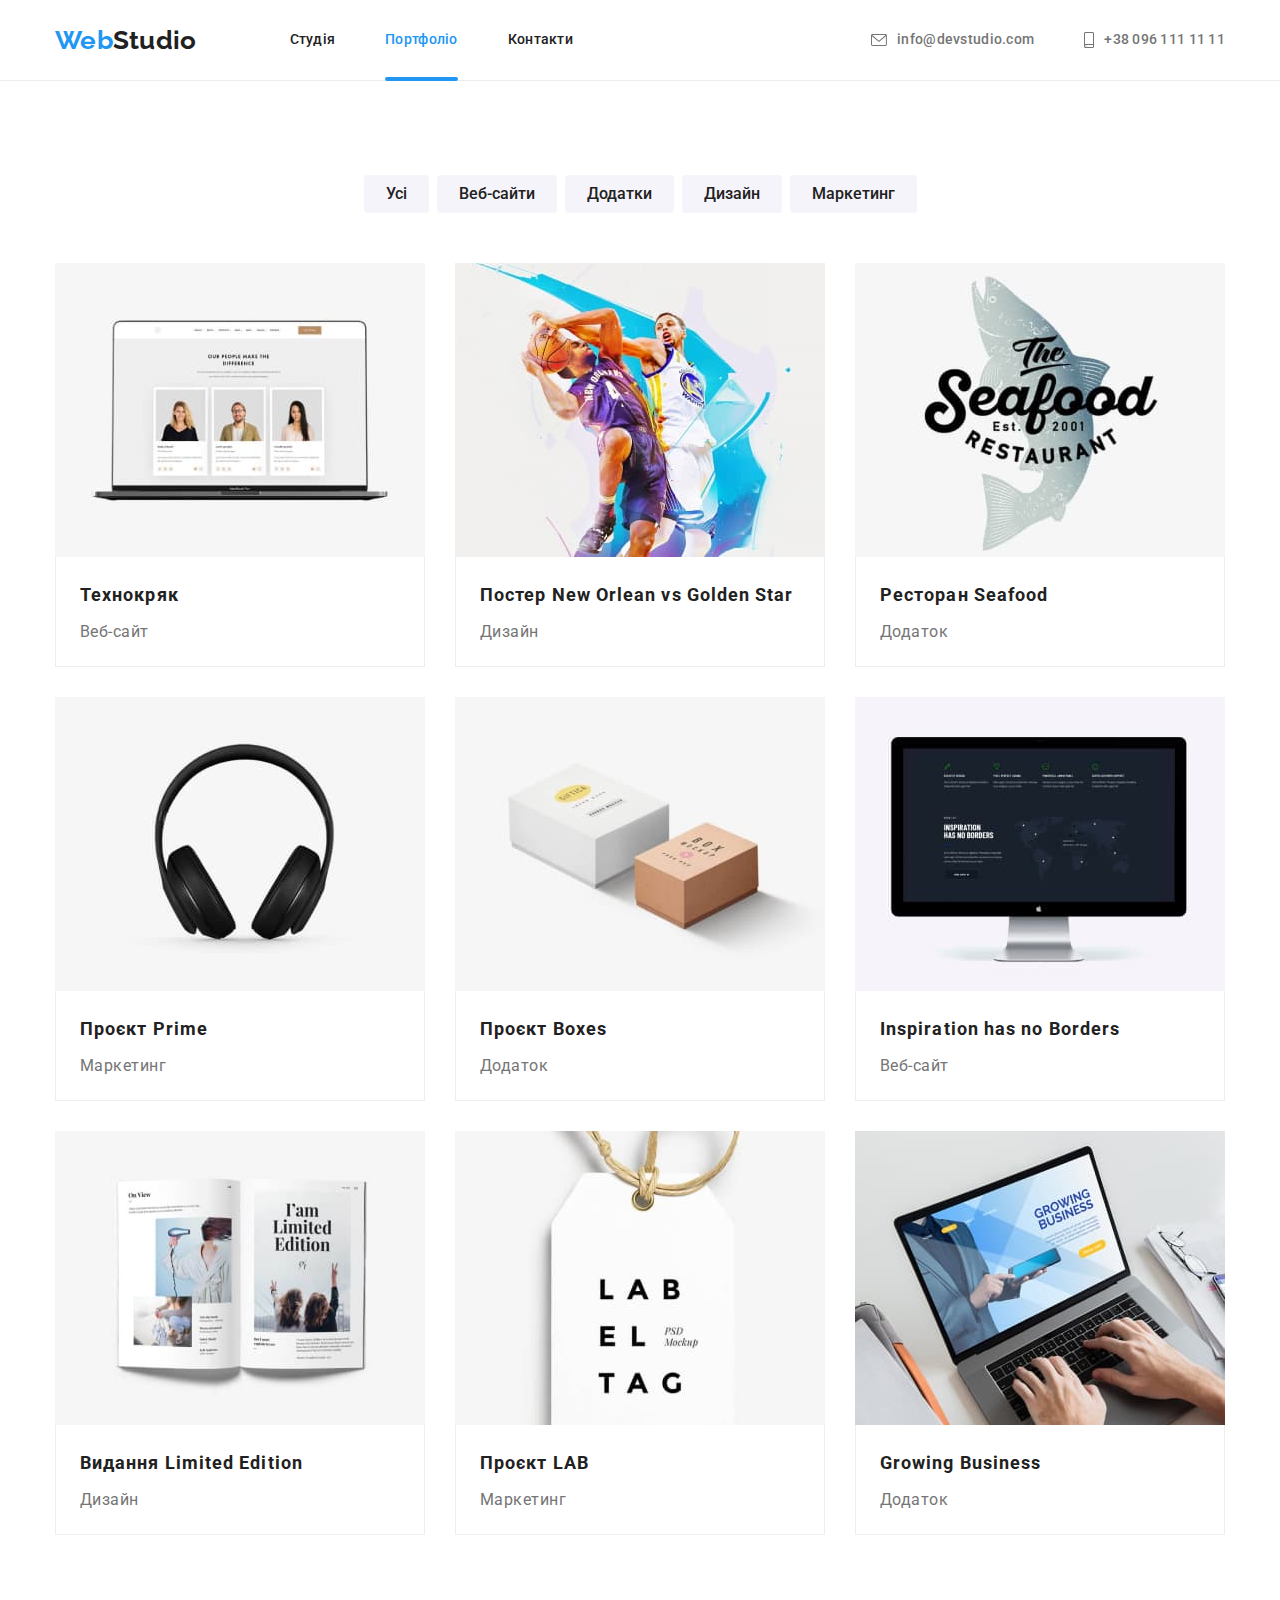
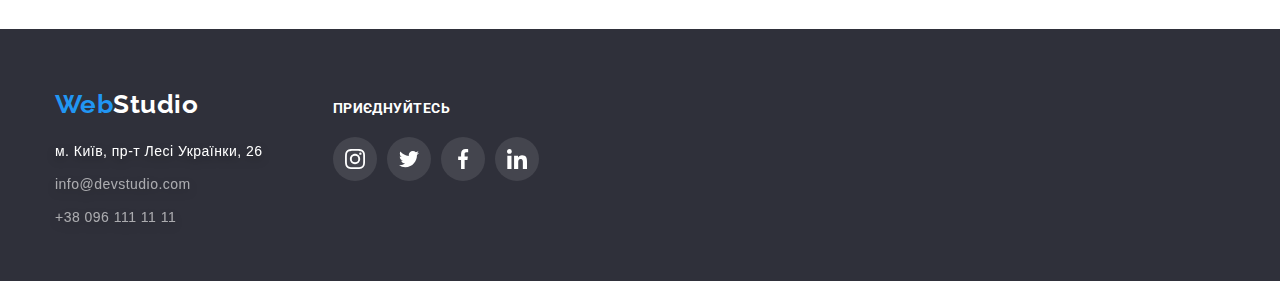
==== portfolio.html @ 57068b39 "Initial commit" ====
<!DOCTYPE html>
<html lang="uk">

<head>
    <meta charset="UTF-8">
    <meta http-equiv="X-UA-Compatible" content="IE=edge">
    <meta name="viewport" content="width=device-width, initial-scale=1.0">
    <title>Portfolio</title>
    <link
        href="https://fonts.googleapis.com/css2?family=Raleway:wght@700&family=Roboto:wght@400;500;700;900&display=swap"
        rel="stylesheet">
    <link rel="stylesheet"
        href="https://cdnjs.cloudflare.com/ajax/libs/modern-normalize/1.1.0/modern-normalize.min.css">
    <link rel="stylesheet" href="./css/styles.css">
</head>

<body>

    <!-- header -->
    <header class="header page-header">
        <div class="container main-header">
            <nav class="header-nav">
                <a href="index.html" lang="en" class="logo logo-header link"> <span class="logo-color">Web</span>Studio
                </a>
                <ul class="header-list list">
                    <li class="item"><a href="index.html" class="nav-link link "> Студія </a> </li>
                    <li class="item"><a href="portfolio.html" class="nav-link link current"> Портфоліо </a> </li>
                    <li class="item"><a href="" class="nav-link link"> Контакти </a> </li>
                </ul>
            </nav>

            <ul class="header-contact list">
                <li class="header-address">
                    <a class="address-link link" href="mailto:info@devstudio.com"> <svg class="address-picture"
                            width="16px" height="12px">
                            <use href="./images/icons.svg#icon-envelope-1"></use>
                        </svg> info@devstudio.com </a>
                </li>
                <li class="header-address"> <a class="address-link link" href="tel:+380961111111"> <svg
                            class="address-picture" width="10px" height="16px">
                            <use href="./images/icons.svg#icon-smartphone-1"> </use>
                        </svg> +38 096 111 11 11 </a> </li>
            </ul>
        </div>
    </header>

    <!-- main -->
    <main class="main">
        <!-- filters -->

        <section class="portfolio section">
            <div class="container container-portfolio">
                <h1 class="visually-hidden">
                    Portfolio
                </h1>
                <ul class="portfolio-filters list">
                    <li class="filters-button"><button type="button"
                            class="button-primary first-primary-button">Усі</button></li>
                    <li class="filters-button"><button type="button" class="button-primary">Веб-сайти</button></li>
                    <li class="filters-button"><button type="button" class="button-primary">Додатки</button></li>
                    <li class="filters-button"><button type="button" class="button-primary">Дизайн</button></li>
                    <li class="filters-button"><button type="button" class="button-primary">Маркетинг</button></li>
                </ul>

                <!-- porfolio -->
                <ul class="portfolio-list list">
                    <li class="portfolio-card">
                        <a href="" class="link link-example">
                            <div class="card-thumb">
                                <img src="./images/portfolio/img1.jpg" alt="">
                                <div class="backdrop-card">
                                    <p> Ресурс пропонує комплексні пропозиції з різним рівнем функціоналу та сервісів. Все це
                                        дозволить відвідувачу отримати вичерпні відомості про компанію чи приватну особу.
                                    </p>
                                </div>
                            </div>  
                            <div class="cards">
                                <h2 class="card-title">Технокряк</h2>
                                <p class="card-text">Веб-сайт</p>
                            </div>
                        </a>
                    </li>
                    <li class="portfolio-card">
                        <a href="" class="link link-example">
                            <div class="card-thumb">
                            <img src="./images/portfolio/img2.jpg" alt="">
                            <div class="backdrop-card">
                                    <p> Ресурс пропонує комплексні пропозиції з різним рівнем функціоналу та сервісів. Все це
                                        дозволить відвідувачу отримати вичерпні відомості про компанію чи приватну особу.
                                    </p>
                                </div>
                            </div>  
                            <div class="cards">
                                <h2 class="card-title">Постер New Orlean vs Golden Star</h2>
                                <p class="card-text">Дизайн</p>
                            </div>
                        </a>
                    </li>
                    <li class="portfolio-card">
                        <a href="" class="link link-example">
                            <div class="card-thumb">
                            <img src="./images/portfolio/img3.jpg" alt="">
                            <div class="backdrop-card">
                                    <p> Ресурс пропонує комплексні пропозиції з різним рівнем функціоналу та сервісів. Все це
                                        дозволить відвідувачу отримати вичерпні відомості про компанію чи приватну особу.
                                    </p>
                                </div>
                            </div>  
                            <div class="cards">
                                <h2 class="card-title">Ресторан Seafood</h2>
                                <p class="card-text">Додаток</p>
                            </div>
                        </a>
                    </li>
                    <li class="portfolio-card">
                        <a href="" class="link link-example">
                            <div class="card-thumb">
                            <img src="./images/portfolio/img4.jpg" alt="">
                            <div class="backdrop-card">
                                    <p> Ресурс пропонує комплексні пропозиції з різним рівнем функціоналу та сервісів. Все це
                                        дозволить відвідувачу отримати вичерпні відомості про компанію чи приватну особу.
                                    </p>
                                </div>
                            </div>  
                            <div class="cards">
                                <h2 class="card-title">Проєкт Prime</h2>
                                <p class="card-text">Маркетинг</p>
                            </div>
                        </a>
                    </li>
                    <li class="portfolio-card">
                        <a href="" class="link link-example">
                            <div class="card-thumb">
                            <img src="./images/portfolio/img5.jpg" alt="">
                            <div class="backdrop-card">
                                    <p> Ресурс пропонує комплексні пропозиції з різним рівнем функціоналу та сервісів. Все це
                                        дозволить відвідувачу отримати вичерпні відомості про компанію чи приватну особу.
                                    </p>
                                </div>
                            </div>  
                            <div class="cards">
                                <h2 class="card-title"> Проєкт Boxes </h2>
                                <p class="card-text">Додаток</p>
                            </div>
                        </a>
                    </li>
                    <li class="portfolio-card">
                        <a href="" class="link link-example">
                            <div class="card-thumb">
                            <img src="./images/portfolio/img6.jpg" alt="">
                            <div class="backdrop-card">
                                    <p> Ресурс пропонує комплексні пропозиції з різним рівнем функціоналу та сервісів. Все це
                                        дозволить відвідувачу отримати вичерпні відомості про компанію чи приватну особу.
                                    </p>
                                </div>
                            </div>  
                            <div class="cards">
                                <h2 class="card-title">Inspiration has no Borders</h2>
                                <p class="card-text">Веб-сайт</p>
                            </div>
                        </a>
                    </li>
                    <li class="portfolio-card">
                        <a href="" class="link link-example">
                            <div class="card-thumb">
                            <img src="./images/portfolio/img7.jpg" alt="">
                            <div class="backdrop-card">
                                    <p> Ресурс пропонує комплексні пропозиції з різним рівнем функціоналу та сервісів. Все це
                                        дозволить відвідувачу отримати вичерпні відомості про компанію чи приватну особу.
                                    </p>
                                </div>
                            </div>  
                            <div class="cards">
                                <h2 class="card-title">Видання Limited Edition</h2>
                                <p class="card-text">Дизайн</p>
                            </div>
                        </a>
                    </li>
                    <li class="portfolio-card">
                        <a href="" class="link link-example">
                            <div class="card-thumb">
                            <img src="./images/portfolio/img8.jpg" alt="">
                            <div class="backdrop-card">
                                    <p> Ресурс пропонує комплексні пропозиції з різним рівнем функціоналу та сервісів. Все це
                                        дозволить відвідувачу отримати вичерпні відомості про компанію чи приватну особу.
                                    </p>
                                </div>
                            </div>  
                            <div class="cards">
                                <h2 class="card-title">Проєкт LAB</h2>
                                <p class="card-text">Маркетинг</p>
                            </div>
                        </a>
                    </li>
                    <li class="portfolio-card">
                        <a href="" class="link link-example">
                            <div class="card-thumb">
                            <img src="./images/portfolio/img9.jpg" alt="">
                            <div class="backdrop-card">
                                    <p> Ресурс пропонує комплексні пропозиції з різним рівнем функціоналу та сервісів. Все це
                                        дозволить відвідувачу отримати вичерпні відомості про компанію чи приватну особу.
                                    </p>
                                </div>
                            </div>  
                            <div class="cards">
                                <h2 class="card-title">Growing Business</h2>
                                <p class="card-text">Додаток</p>
                            </div>
                        </a>
                    </li>
                </ul>
        </section>
    </main>

    <!-- footer -->
    <footer class="footer">
        <div class="container container-footer">
            <div>
                <a href="./index.html" class="logo link"> <span class="logo-color">Web</span>Studio </a>
                <address class="adress">
                    <ul class="address-list list">
                        <li> <a class="address-map link" href="https://goo.gl/maps/RR3H3Hqk2sEJXV397" target="_blank"
                                rel="noopener noreferrer nofollow">
                                м. Київ, пр-т Лесі Українки, 26 </a>
                        </li>
                        <li> <a class="address-contact link" href="mailto:info@devstudio.com" target="_blank"
                                rel="noopener noreferrer nofollow">
                                info@devstudio.com </a>
                        </li>
                        <li> <a class="address-contact link" href="tel:+380961111111"> +38 096 111 11 11 </a> </li>
                    </ul>
                </address>
            </div>
            <div class="footer-social">
                <strong class="footer-title"> приєднуйтесь </strong>
                <ul class="list cards-icon">
                    <li class="icon-link">
                        <a class="link link-icon" href="">
                            <svg class="social-link">
                                <use href="./images/icons.svg#icon-instagram"></use>
                            </svg>
                        </a>
                    </li>
                    <li class="icon-link">
                        <a class="link link-icon" href="">
                            <svg class="social-link">
                                <use href="./images/icons.svg#icon-twitter"></use>
                            </svg>
                        </a>
                    </li>
                    <li class="icon-link">
                        <a class="link link-icon" href="">
                            <svg class="social-link">
                                <use href="./images/icons.svg#icon-facebook"></use>
                            </svg>
                        </a>
                    </li>
                    <li class="icon-link">
                        <a class="link link-icon" href="">
                            <svg class="social-link">
                                <use href="./images/icons.svg#icon-linkedin"></use>
                            </svg>
                        </a>
                    </li>
                </ul>
            </div>
        </div>
    </footer>


</body>

</html>
---- css/styles.css ----
:root {
    /* Политра цветов */
    --primary-text-color: #757575;
    --title-text-color: #212121;
    --accent-color: #2196F3;
    --white-color: #FFFFFF;
    --background-portfolio: #F5F5F5;
    --white-color-next: #EEEEEE;
    --also-white: #F5F4FA;
    --black-color: #000000;
    --background-footer-header: #2F303A;
    --line-header-line: #ECECEC;
}

/* общие */
.list {
    list-style: none;
    margin: 0;
    padding: 0;
}

.link {
    text-decoration: none;
}   

.link-example {
    color: var(--primary-text-color);
    display: block;
    transition: box-shadow 250ms cubic-bezier(0.4, 0, 0.2, 1); 
}

.link-example:hover,
.link-example:focus {
    box-shadow: 0px 1px 1px rgba(0, 0, 0, 0.12), 0px 4px 4px rgba(0, 0, 0, 0.06), 1px 4px 6px rgba(0, 0, 0, 0.16);
}

.link-example:hover .backdrop-card,
.link-example:focus .backdrop-card {
transform: translateY(0%);
}


body {
    background: var(--white-color);
    color: var(--primary-text-color);
   
    font-family: Roboto, sans-serif;
    letter-spacing: 0.03em;
}

h1, h2, h3, h4, h5, h6 {
    margin: 0;
}

p {
    margin: 0;
}

.visually-hidden {
    position: absolute;
    width: 1px;
    height: 1px;
    margin: -1px;
    border: 0;
    padding: 0;
    
    white-space: nowrap;
    clip-path: inset(100%);
    clip: rect(0 0 0 0);
    overflow: hidden;
  }

/* logo  */
.logo {
    color: var(--white-color);
    font-family: Raleway, sans-serif;
    font-weight: 700;
    font-size: 26px;
    line-height: 1.19;
    transition: text-shadow 250ms cubic-bezier(0.4, 0, 0.2, 1);
}

.logo:hover,
.logo:focus {
    text-shadow: 0px 4px 4px rgba(0, 0, 0, 0.25);
}

.logo-color {
    color: var(--accent-color);
}

.logo-header {
    color: var(--title-text-color);
    margin-right: 93px;
}

/* button */
.button {
    color: var(--white-color);
    background-color: var(--accent-color);
    cursor: pointer;
    border-radius: 4px;
    border: none;
    padding: 10px 32px;

    font-family: inherit;
    font-weight: 700;
    font-size: 16px;
    line-height: 1.87;
    letter-spacing: 0.06em;
    min-width: 216px;
    text-align: center;

    /* ПОХОДУ НАЙДО УКАЗАТЬ СТРОЧНО-БЛОЧНІЙ ЕЛЕМЕНТ, ДИВОМ ОБЕРНУТЬ СТРОЧНУЮ КНОПКУ? */
}

.button-primary {
    background-color: var(--also-white);
    color: var(--title-text-color);
    cursor: pointer;

    font-family: inherit; 
    font-family: Roboto, sans-serif;
    font-weight: 500;
    font-size: 16px;
    line-height: 1.62;
    border-radius: 4px;
    padding: 6px 22px;
    border: none;
    margin-left: 8px;
    display: block;

    transition: color 250ms cubic-bezier(0.4, 0, 0.2, 1),
                background-color 250ms cubic-bezier(0.4, 0, 0.2, 1),
                box-shadow 250ms cubic-bezier(0.4, 0, 0.2, 1);
}

.first-primary-button {
    margin-left: 0px;
}

/* .filters-button:nth-child(3) {
    min-width: 73px;
}
.button-primary:nth-child(2) {
    min-width: 125px;
}
.button-primary:nth-child(3) {
    width: 112px;
}
.button-primary:nth-child(4) {
    min-width: 103px;
}
.button-primary:nth-child(5) {
    min-width: 130px;
} */

.button-primary:hover, 
.button-primary:focus {
    color: var(--white-color);
    background-color: var(--accent-color);
    box-shadow: 0px 1px 1px rgba(0, 0, 0, 0.12), 0px 4px 4px rgba(0, 0, 0, 0.06), 1px 4px 6px rgba(0, 0, 0, 0.16);
}

/* Web-Studio */
.container {
    width: 1200px;
    padding-left: 15px;
    padding-right: 15px;
    margin-left: auto;
    margin-right: auto;
    
}

/* header */
.header {  
    font-weight: 500;
    font-size: 14px;
    line-height: 1.14;
    letter-spacing: 0.02em;
    border-bottom: 1px solid #ECECEC;
}
 
.header-nav {
    display: flex;
    align-items: center;
}

.main-header {
    display: flex; 
}

.header-list {
    display: flex;
}

.header-list .item {
    margin-right: 50px;
}

.header-list .item:last-child {
    margin-right: 0px;
}

.header .current {
    color: var(--accent-color)
}

.item {
    position: relative;
}

.header .current::after { 
    position: absolute;
    border: 2px solid var(--accent-color);
    width: 100%;
    content: " ";
    border-radius: 2px;
    left: 0;
    bottom: -1px;
}

.nav-link:hover,
.nav-link:focus {
    color: var(--accent-color);
    text-shadow: 0px 4px 4px rgba(0, 0, 0, 0.25);
}

.nav-link {
    color: var(--title-text-color);
    display: block;
    padding-top: 32px;
    padding-bottom: 32px;

    transition: color 250ms cubic-bezier(0.4, 0, 0.2, 1),
    text-shadow 250ms cubic-bezier(0.4, 0, 0.2, 1);
}

.header-contact {
    display: flex;
    margin-left: auto;
}

.header-contact li+li {
    margin-left: 50px;
}

.address-link {
    display: flex;
    padding-top: 32px;
    padding-bottom: 32px;
    align-items: center;
    justify-content: center;
    color: var(--primary-text-color);

    transition: color 250ms cubic-bezier(0.4, 0, 0.2, 1),
                fill 250ms cubic-bezier(0.4, 0, 0.2, 1),
                text-shadow 250ms cubic-bezier(0.4, 0, 0.2, 1);
}

.address-picture {
    margin-right: 10px;
    fill: currentColor;
}

.address-link:hover,
.address-link:focus {
    fill: var(--accent-color);
    color: var(--accent-color);
    text-shadow: 0px 4px 4px rgba(0, 0, 0, 0.25);
}

.icon-button {
    width: 30px;
    height: 30px;

    border: 1px solid rgba(0, 0, 0, 0.1);
    border-radius: 50%;
    
    display: flex;
    align-items: center;
    justify-content: center;
    background-color: var(--white-color);

    transition: box-shadow 250ms cubic-bezier(0.4, 0, 0.2, 1);
}

.icon-button:hover,
.icon-button:focus {
    box-shadow: 0px 1px 3px rgba(0, 0, 0, 0.12), 0px 1px 1px rgba(0, 0, 0, 0.14), 0px 2px 1px rgba(0, 0, 0, 0.2);
}

.hero-button {
    width: 30px;
    height: 30px;
}

/* main-studio */

.section .nomargin {
    margin-top: 0px;
}

.section {
    padding-bottom: 94px;
    padding-top: 94px; 
}

/* hero-section */

.hero {
    background-color: var(--background-footer-header);
    height: 600px;
    text-align: center;
    padding-top: 200px;
    padding-bottom: 200px;
    box-shadow: 0px 4px 4px rgba(0, 0, 0, 0.25);
}

.overlay {
    max-width: 1600px;
    min-height: 600px;
    margin-left: auto;
    margin-right: auto;
    background-image: linear-gradient(
        to right,
        rgba(47, 48, 58, 0.4),
        rgba(47, 48, 58, 0.4)
    ),
    url("../images/photo_hero.jpg");
    background-repeat: no-repeat;
    background-position: center;
    background-size: cover;
    
}

.hero .hero-title {

    font-family: Roboto, sans-serif;
    color: var(--white-color);
   
    font-weight: 900;
    font-size: 44px;
    line-height: 1.36;
    letter-spacing: 0.06em;
    text-transform: uppercase; 
    
    margin-left: auto;
    margin-right: auto;
    max-width: 696px;
    margin-top: 0;
    margin-bottom: 30px;

    text-shadow: 0px 4px 4px rgba(0, 0, 0, 0.25);
}


.button-studio {
    transition: filter 250ms cubic-bezier(0.4, 0, 0.2, 1);;
}

.button-studio:hover,
.button-studio:focus {
    filter: drop-shadow(0px 4px 4px rgba(0, 0, 0, 0.25));
}

/* features */

.features-icon {
    display: flex;
    align-items: center;
    justify-content: center;
    background-color: var(--also-white);
    width: 270px;
    height: 120px;
    margin-bottom: 30px;
    box-shadow: 0px 4px 4px rgba(0, 0, 0, 0.25);
}

.icons-features {
    width: 70px;
    height: 70px;
}

.features-list .title {
    color: var(--title-text-color);
    font-weight: 700;
    font-size: 14px;
    line-height: 1.14;
    text-transform: uppercase;
}

.features-text {
font-size: 14px;
line-height: 1.71;
margin: 0;
}

.section-title {
    margin-top: 0;
    margin-bottom: 10px;
}


.features-list {
    display: flex;
}

.features-list li {
    min-width: 270px;
}

.features-list li+li {
    margin-left:30px;
}

/*  what_we_do section */

.nopadding {
    padding-top: 0px;
}

.section .title-section {
    color: var(--title-text-color);
    font-weight: 700;
    font-size: 36px;
    line-height: 1.16;
    text-align: center;

    margin-top: 0;
    margin-bottom: 50px;

    text-shadow: 0px 4px 4px rgba(0, 0, 0, 0.25);
}

.example-section {
    display: flex;
}
.example-section li+li {
    margin-left: 30px;
}

.example-section img {
    display: block;
}

.example-list {
    filter: drop-shadow(0px 4px 4px rgba(0, 0, 0, 0.25));
}

.example-thumb {
    position: absolute;
    left: 0;
    bottom: 0px;
    background-color: rgba(47, 48, 58, 0.8);
    height: 70px;
    width: 100%;
}

.first-thumb {
    display: flex;
    justify-content: center;
    align-items: center;
}

.second-thumb {
    display: flex;
    justify-content: center;
    align-items: center;
}

.last-thumb {
    display: flex;
    justify-content: center;
    align-items: center;
}




.text-thumb {
    color: var(--white-color) ;
    font-weight: 700;
    font-size: 14px;
    line-height: 1.14;
    text-transform: uppercase;
}

/* team section */

.section-team {
    background-color: var(--also-white);
    text-align: center;
}

.cards-list {
display: flex;
}

.cards-list img {
    display: block;
}

.cards-list-item li+li {
    margin-left:30px;    
}

.cards-team {
    padding: 30px 32px 30px 32px;
    background-color: #FFFFFF;
}


.cards-list .title {
    color: var(--title-text-color);
    font-weight: 500;
    font-size: 16px;
    line-height: 1.18;
    margin-bottom: 10px;
}

.card-text {
    font-size: 16px;
    line-height: 1.18;
    text-align: center;
    padding:0;
    margin:0;
    margin-bottom: 16px;
}

.cards-item {
    box-shadow: 0px 1px 3px rgba(0, 0, 0, 0.12), 0px 1px 1px rgba(0, 0, 0, 0.14), 0px 2px 1px rgba(0, 0, 0, 0.2);
border-radius: 0px 0px 4px 4px;
}

.cards-icon {
    display: flex;
}

.link-icon {
    display: flex;
    align-items: center;
    justify-content: center;
    height: 44px;
    width: 44px;
    fill: #AFB1B8;
    border-radius: 50%;

    transition: background-color 250ms cubic-bezier(0.4, 0, 0.2, 1),
                fill 250ms cubic-bezier(0.4, 0, 0.2, 1),
                filter 250ms cubic-bezier(0.4, 0, 0.2, 1);
    
}

.link-icon:hover, 
.link-icon:focus {
    background-color: #2196F3;
    fill: #FFFFFF;
    filter: drop-shadow(0px 4px 4px rgba(0, 0, 0, 0.25));
}

.icon-link {
    width: 44px;
    height: 44px;
}

.cards-icon li+li {
    margin-left: 10px;
}

.social-link {
    width: 20px;
    height: 20px;
    color: currentColor;
}

/* client */

.client-icon {
    display: flex;
    justify-content: space-between;
}

.icon-list:hover,
.icon-list:focus {
    box-shadow: 0px 4px 4px rgba(0, 0, 0, 0.25);
}

.icon-list {
    width: 170px;
    height: 92px;
transition: box-shadow 250ms cubic-bezier(0.4, 0, 0.2, 1);;
}

.client-icon-link {
    display: flex;
    align-items: center;
    height: 92px;
    justify-content: center;

    border: 1px solid #AFB1B8;
    border-radius: 4px;
    color: #AFB1B8;

    transition: color 250ms cubic-bezier(0.4, 0, 0.2, 1),
                fill 250ms cubic-bezier(0.4, 0, 0.2, 1),
                border-color 250ms cubic-bezier(0.4, 0, 0.2, 1);
}

.client-item {
    width: 106px;
    height: 60px;
    fill: currentColor;
}

.client-icon-link:hover,
.client-icon-link:focus {
    color: var(--accent-color);
    fill: var(--accent-color);
    border-color: var(--accent-color);
}


/* main portfolio */

.portfolio-filters {
    display: flex;
    justify-content: center;
    margin-bottom: 50px;
}

.portfolio-list {
    display: flex;
    flex-wrap: wrap;
}

.portfolio-list img {
    display: block;
}

.portfolio-list .card-title {
    color: var(--title-text-color);
    font-weight: 700;
    font-size: 18px;
    line-height: 2;
    letter-spacing: 0.06em;
    margin-top: 0px;
}

.portfolio-card {
    margin-right: 30px;
    margin-bottom: 30px;
}

.cards {
    height: 110px;
}

.portfolio-card:nth-child(3n) {
    margin-right: 0px;
}

.portfolio-card:nth-last-child(-n+3) {
    margin-bottom: 0;
}

.card-title {
    margin-bottom: 4px;
}

.portfolio-card .card-text {
    font-size: 16px;
    line-height: 1.87;
    text-align: left;
}

.portfolio-card .cards {
    padding: 20px 24px;
    border: 1px solid #EEEEEE;
    border-top: none;
}

/* footer */
.container-footer {
    display: flex;
    align-items: baseline;
}

.footer-title {
    color: var(--white-color);
    font-weight: 700;
    font-size: 14px;
    line-height: 1.14;
    text-transform: uppercase;
    display: block;
    margin-bottom: 20px;

}

.footer-social {
    margin-left:70px;
}

.footer {
    background-color: var(--background-footer-header);
    height: 252px;
    padding-top: 60px;
    padding-bottom: 60px;
}

.adress {
    font-style: normal;
    font-family: Robota, sans-serif;
    font-weight: 400;
    font-size: 14px;
    line-height: 1.71;

    margin-top: 20px;
}

.adress li+li {
margin-top: 9px;
}

.address-list {
    filter: drop-shadow(0px 4px 4px rgba(0, 0, 0, 0.25));
}

.address-list .link {
    transition: color 250ms cubic-bezier(0.4, 0, 0.2, 1);
}

.address-list .link:hover,
.address-list .link:focus {
    color: var(--accent-color);
}

.footer .address-map {
    color: var(--white-color);
}

.address-contact {
    color: rgba(255, 255, 255, 0.6);
}

.footer-social .link-icon {
    background-color: rgba(255, 255, 255, 0.1);
    fill: var(--white-color);
}

.footer-social .link-icon:hover,
.footer-social .link-icon:focus {
    background-color: var(--accent-color);
}

.backdrop {
  position: fixed;
  top: 0px;
  left: 0px;
  width: 100%;
  height: 100%;
  background-color: rgba(0, 0, 0, 0.2);
  opacity: 1;

  transition: opacity 250ms cubic-bezier(0.4, 0, 0.2, 1), visibility 250ms cubic-bezier(0.4, 0, 0.2, 1); 
  z-index: 1;

}

.backdrop.is-hidden {
opacity: 0;
pointer-events: none;
visibility: hidden;
}

.backdrop.is-hidden .modal {
    transform: translate(-50%, -50%) scale(1.3);
}

.modal {
    position: absolute;
    left: 50%;
    top: 50%;

    filter: drop-shadow(0px 4px 4px rgba(0, 0, 0, 0.25));

    min-height: 581px;
    min-width: 528px;
    padding: 15px;

    background-color: var(--white-color);

    padding-left: 490px;
    padding-right: 8px;
    padding-top: 8px;
    transform: translate(-50%, -50%) scale(1);
    
    transition: transform 250ms cubic-bezier(0.4, 0, 0.2, 1);
}

.card-thumb {
   position: relative;
   overflow: hidden;
}

.backdrop-card {
    position: absolute;
    top: 0;
    left: 0;

    transform: translateY(105%);

    width: 370px;
    height: 294px;

    background-color: rgba(33, 150, 243, 0.9);
    transition: transform 250ms cubic-bezier(0.4, 0, 0.2, 1);
}

.backdrop-card p {
    font-weight: 400;
    font-size: 18px;
    line-height: 1.55;
    letter-spacing: 0.03em;
    color: #FFFFFF;

    padding: 63px 24px;
}
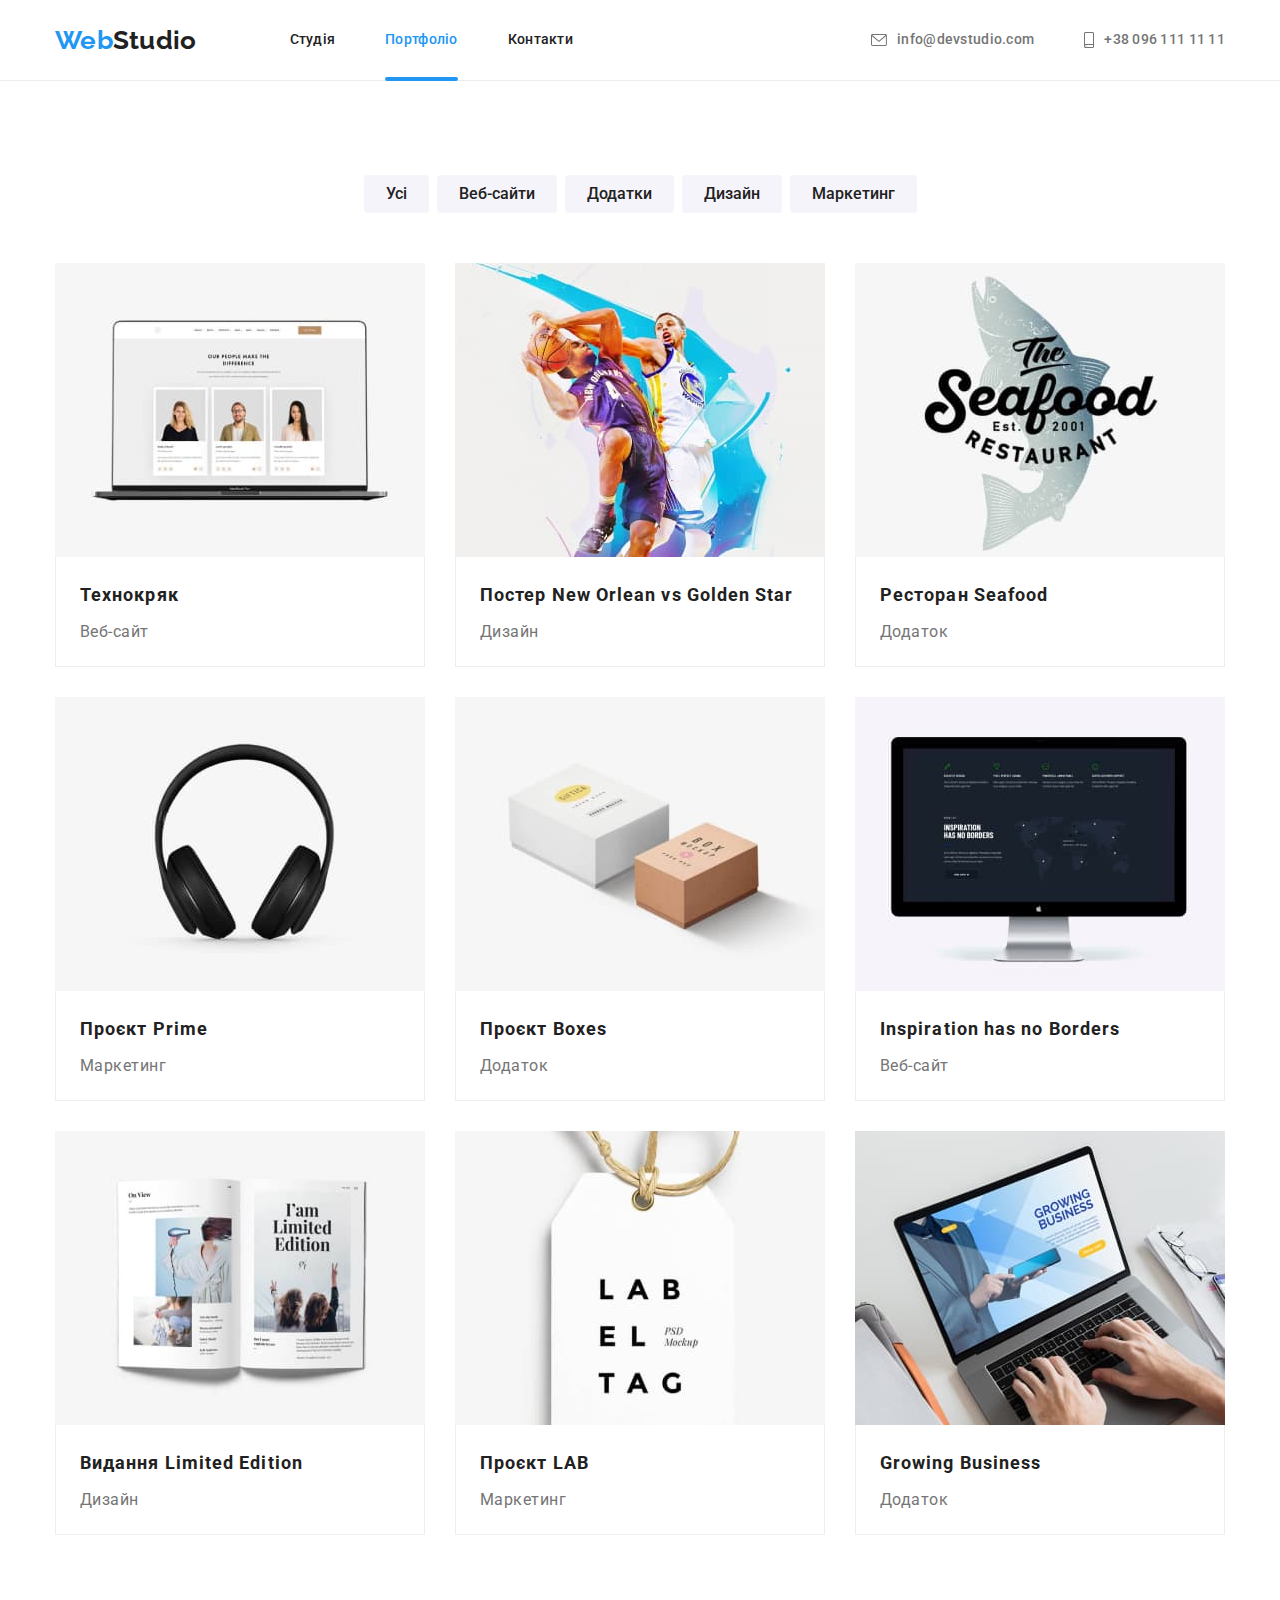
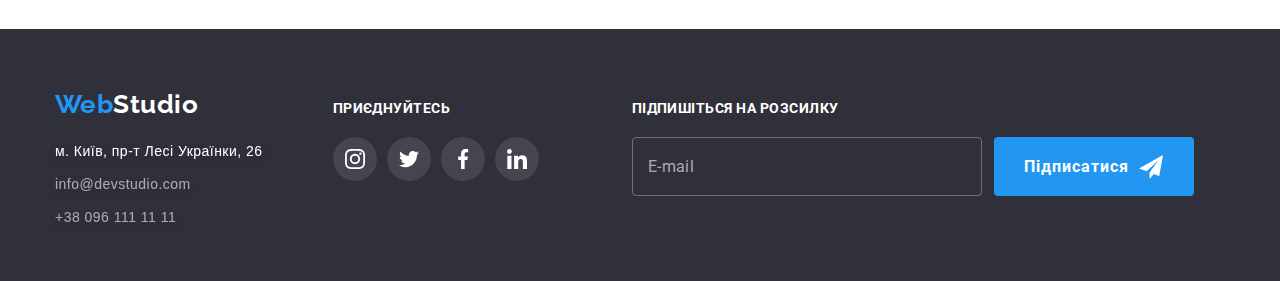
==== commit 2365cf5a: "html" ====
--- a/portfolio.html
+++ b/portfolio.html
@@ -15,7 +15,6 @@
 </head>
 
 <body>
-
     <!-- header -->
     <header class="header page-header">
         <div class="container main-header">
@@ -47,7 +46,6 @@
     <!-- main -->
     <main class="main">
         <!-- filters -->
-
         <section class="portfolio section">
             <div class="container container-portfolio">
                 <h1 class="visually-hidden">
@@ -231,6 +229,7 @@
                     </ul>
                 </address>
             </div>
+
             <div class="footer-social">
                 <strong class="footer-title"> приєднуйтесь </strong>
                 <ul class="list cards-icon">
@@ -264,6 +263,19 @@
                     </li>
                 </ul>
             </div>
+
+             <!-- form -->
+             <div class="footer-form"> 
+                <strong class="footer-title"> Підпишіться на розсилку </strong>
+                <div class="footer-send-item">
+                    <input type="email" name="mail"  id="mail" class="footer-input" placeholder=" "/>  
+                    <label for="mail" class="footer-label"> E-mail </label>
+                    <button class="button-footer" type="submit"> Підписатися <svg class="footer-send-icon">
+                        <use href="./images/icons.svg#icon-send"></use>
+                    </svg> </button>
+                 </div>
+            </div>
+            
         </div>
     </footer>
 
--- a/css/styles.css
+++ b/css/styles.css
@@ -13,6 +13,7 @@
 }
 
 /* общие */
+
 .list {
     list-style: none;
     margin: 0;
@@ -271,8 +272,12 @@
 }
 
 .icon-button {
+    position: absolute;
     width: 30px;
     height: 30px;
+    top: 8px;
+    right: 8px;
+
 
     border: 1px solid rgba(0, 0, 0, 0.1);
     border-radius: 50%;
@@ -282,17 +287,22 @@
     justify-content: center;
     background-color: var(--white-color);
 
-    transition: box-shadow 250ms cubic-bezier(0.4, 0, 0.2, 1);
+    transition: box-shadow 250ms cubic-bezier(0.4, 0, 0.2, 1), fill 250ms cubic-bezier(0.4, 0, 0.2, 1);
 }
 
 .icon-button:hover,
 .icon-button:focus {
     box-shadow: 0px 1px 3px rgba(0, 0, 0, 0.12), 0px 1px 1px rgba(0, 0, 0, 0.14), 0px 2px 1px rgba(0, 0, 0, 0.2);
+    fill: #2196F3;
 }
 
 .hero-button {
     width: 30px;
     height: 30px;
+}
+
+.icon-button:hover > .hero-button {
+    cursor: pointer;
 }
 
 /* main-studio */
@@ -356,7 +366,7 @@
 
 
 .button-studio {
-    transition: filter 250ms cubic-bezier(0.4, 0, 0.2, 1);;
+    transition: filter 250ms cubic-bezier(0.4, 0, 0.2, 1);
 }
 
 .button-studio:hover,
@@ -701,6 +711,111 @@
     margin-left:70px;
 }
 
+.footer-form {
+    margin-left: 93px;
+    
+}
+
+.button-footer {
+    color: var(--white-color);
+    background-color: var(--accent-color);
+    cursor: pointer;
+    border-radius: 4px;
+    border: none;
+    padding: 10px 28px;
+
+    font-family: inherit;
+    font-weight: 700;
+    font-size: 16px;
+    line-height: 1.87;
+    letter-spacing: 0.06em;
+    min-width: 200px;
+    text-align: center;
+    margin-left: 12px;
+    display: flex;
+    justify-content: center;
+    align-items: center;
+}
+
+.second-hero-button {
+    color: var(--white-color);
+    background-color: var(--accent-color);
+    cursor: pointer;
+    border-radius: 4px;
+    border: none;
+    padding-top: 10px;
+    padding-bottom: 10px;
+    margin-top: 30px;
+
+    font-family: inherit;
+    font-weight: 700;
+    font-size: 16px;
+    line-height: 1.87;
+    letter-spacing: 0.06em;
+    min-width: 200px;
+    text-align: center;
+    margin-left: auto;
+    margin-right: auto;
+    display: flex;
+    justify-content: center;
+    align-items: center;
+}
+
+.button-footer:hover,
+.button-footer:focus {
+    box-shadow: 0px 1px 3px rgba(0, 0, 0, 0.12), 0px 1px 1px rgba(0, 0, 0, 0.14), 0px 2px 1px rgba(0, 0, 0, 0.2);
+}
+
+.footer-send-item {
+display: flex;
+flex-wrap: wrap;
+position: relative;
+}
+
+.footer-send-item input {
+    width: 350px;
+    padding-left: 16px;
+    padding-top: 15px;
+    padding-bottom: 15px;
+    border: 1px solid rgba(255, 255, 255, 0.3);
+    border-radius: 4px;
+    background: border-box;
+}
+
+.footer-send-icon {
+    width: 24px;
+    height: 24px;
+    margin-left: 10px;
+}
+
+.footer-label {
+    position: absolute;
+    top: 50%;
+    left: 16px;
+    opacity: 1;
+    color: rgba(255, 255, 255, 0.6);
+    transform: translateY(-50%);
+    transition: opacity 250ms cubic-bezier(0.4, 0, 0.2, 1);
+}
+
+.footer-input:focus + .footer-label, .footer-input:not(:placeholder-shown) + .footer-label {
+    opacity: 0;
+}
+
+.footer-input:focus {
+    outline: none;
+    border: 1px solid var(--accent-color);
+
+    transition: border 250ms cubic-bezier(0.4, 0, 0.2, 1);
+}
+
+.footer-input {
+    color: var(--white-color);
+    font-family: Robota, sans-serif;
+    font-weight: 400;
+    line-height: 1.71;
+}
+
 .footer {
     background-color: var(--background-footer-header);
     height: 252px;
@@ -753,6 +868,8 @@
     background-color: var(--accent-color);
 }
 
+
+/* Modal */
 .backdrop {
   position: fixed;
   top: 0px;
@@ -785,16 +902,12 @@
     filter: drop-shadow(0px 4px 4px rgba(0, 0, 0, 0.25));
 
     min-height: 581px;
-    min-width: 528px;
-    padding: 15px;
+    width: 528px;
+    padding: 40px;
 
     background-color: var(--white-color);
 
-    padding-left: 490px;
-    padding-right: 8px;
-    padding-top: 8px;
-    transform: translate(-50%, -50%) scale(1);
-    
+    transform: translate(-50%, -50%) scale(1);  
     transition: transform 250ms cubic-bezier(0.4, 0, 0.2, 1);
 }
 
@@ -825,4 +938,200 @@
     color: #FFFFFF;
 
     padding: 63px 24px;
-}+}
+
+.inputs-modal {
+    list-style: none;
+    padding: 0;
+    margin: 0;
+}
+
+.inputs-modal .modal-list {
+    position: relative;
+
+    display: flex;
+    flex-direction: column;
+    margin-bottom: 10px;
+
+}
+
+.modal-checkbox a {
+    color: var(--accent-color);
+}
+
+.modal-checkbox {
+display: flex;
+align-items: center;
+justify-content: center;
+     
+font-weight: 400;
+font-size: 14px;
+line-height: 1.71;
+
+color: var(--primary-text-color)
+} 
+
+.unselected  
+{ -moz-user-select: none;
+  -khtml-user-select: none;
+  -webkit-user-select: none;
+  user-select: none; 
+  
+}
+
+
+.checkbox-link {
+    margin-left: 9px;
+}
+
+.checkbox  {
+    /* -webkit-appearance:none;
+      -moz-appearance:none;
+           appearance:none;
+           position: absolute; */
+
+           position: absolute;
+           width: 1px;
+           height: 1px;
+           margin: -1px;
+           border: 0;
+           padding: 0;
+           
+           white-space: nowrap;
+           clip-path: inset(100%);
+           clip: rect(0 0 0 0);
+           overflow: hidden;
+}
+
+.checkbox:checked + .checkbox-svg {
+    background-color: var(--accent-color);
+    border-color:  var(--accent-color);
+    border: none;
+
+    transition: border-color 250ms cubic-bezier(0.4, 0, 0.2, 1), background-color 250ms cubic-bezier(0.4, 0, 0.2, 1);
+}
+
+
+.checkbox-icon {
+    width: 16px;
+    height: 15px;
+}
+
+.checkbox-svg {
+    width: 16px;
+    height: 15px;
+    display: flex;
+    align-items: center;
+    justify-content: center;
+    border: 2px solid var(--black-color);
+    border-radius: 2px;
+    margin-right: 9px;
+}
+
+
+
+.form-title {
+    display: inline-block;
+    margin-bottom: 10px;
+
+    font-weight: 700;
+    font-size: 20px;
+    line-height: 1.15;
+    text-align: center;
+
+
+    color: #212121;
+}
+
+.form-input {
+    outline: none;
+    margin-top: 4px;
+   
+}
+
+.form-input:focus + svg {
+    fill: #2196F3;
+    transition: fill 250ms cubic-bezier(0.4, 0, 0.2, 1);
+}
+
+.modal-list input:focus-within {
+    outline: none;
+    border: 1px solid var(--accent-color);
+    
+    transition: border 250ms cubic-bezier(0.4, 0, 0.2, 1);
+}
+
+
+.form-label {
+    font-weight: 400;
+    font-size: 12px;
+    line-height: 1.16;
+    letter-spacing: 0.01em;
+
+    color: var(--primary-text-color);
+    text-align: start;
+}
+
+.form-label-comment {
+    margin-bottom: 4px;
+}
+
+.modal-form {
+    width: 448;
+}
+
+.modal-list input {
+   padding: 12px 12px 12px 42px;
+   width: 448px;
+   height: 40px;
+   border: 1px solid rgba(33, 33, 33, 0.2);
+   border-radius: 4px;
+   outline: none;
+}
+
+textarea::placeholder {
+    color: rgba(117, 117, 117, 0.5);
+}
+
+.form-comment {
+    padding: 12px 16px;
+    resize: none;
+    width: 448px;
+    height: 120px;
+    border: 1px solid rgba(33, 33, 33, 0.2);
+    border-radius: 4px;
+}
+
+.form-comment:focus {
+    outline: none;
+    border: 1px solid var(--accent-color);
+
+    transition: border 250ms cubic-bezier(0.4, 0, 0.2, 1);
+}
+
+.inputs-modal .modal-list-last {
+    margin-bottom: 20px;
+}
+
+.icon-label {
+    position: absolute;
+    bottom: 11px;
+    left: 12px;
+
+    width: 18px;
+    height: 18px;
+    fill: #000000;
+
+    /* transform: translateY(-50%); */
+    
+}
+
+
+/* 
+
+- досмотреть видео
+- глянуть тз
+- загрузить на гит и сдать 
+- чекать слайдер
+
+*/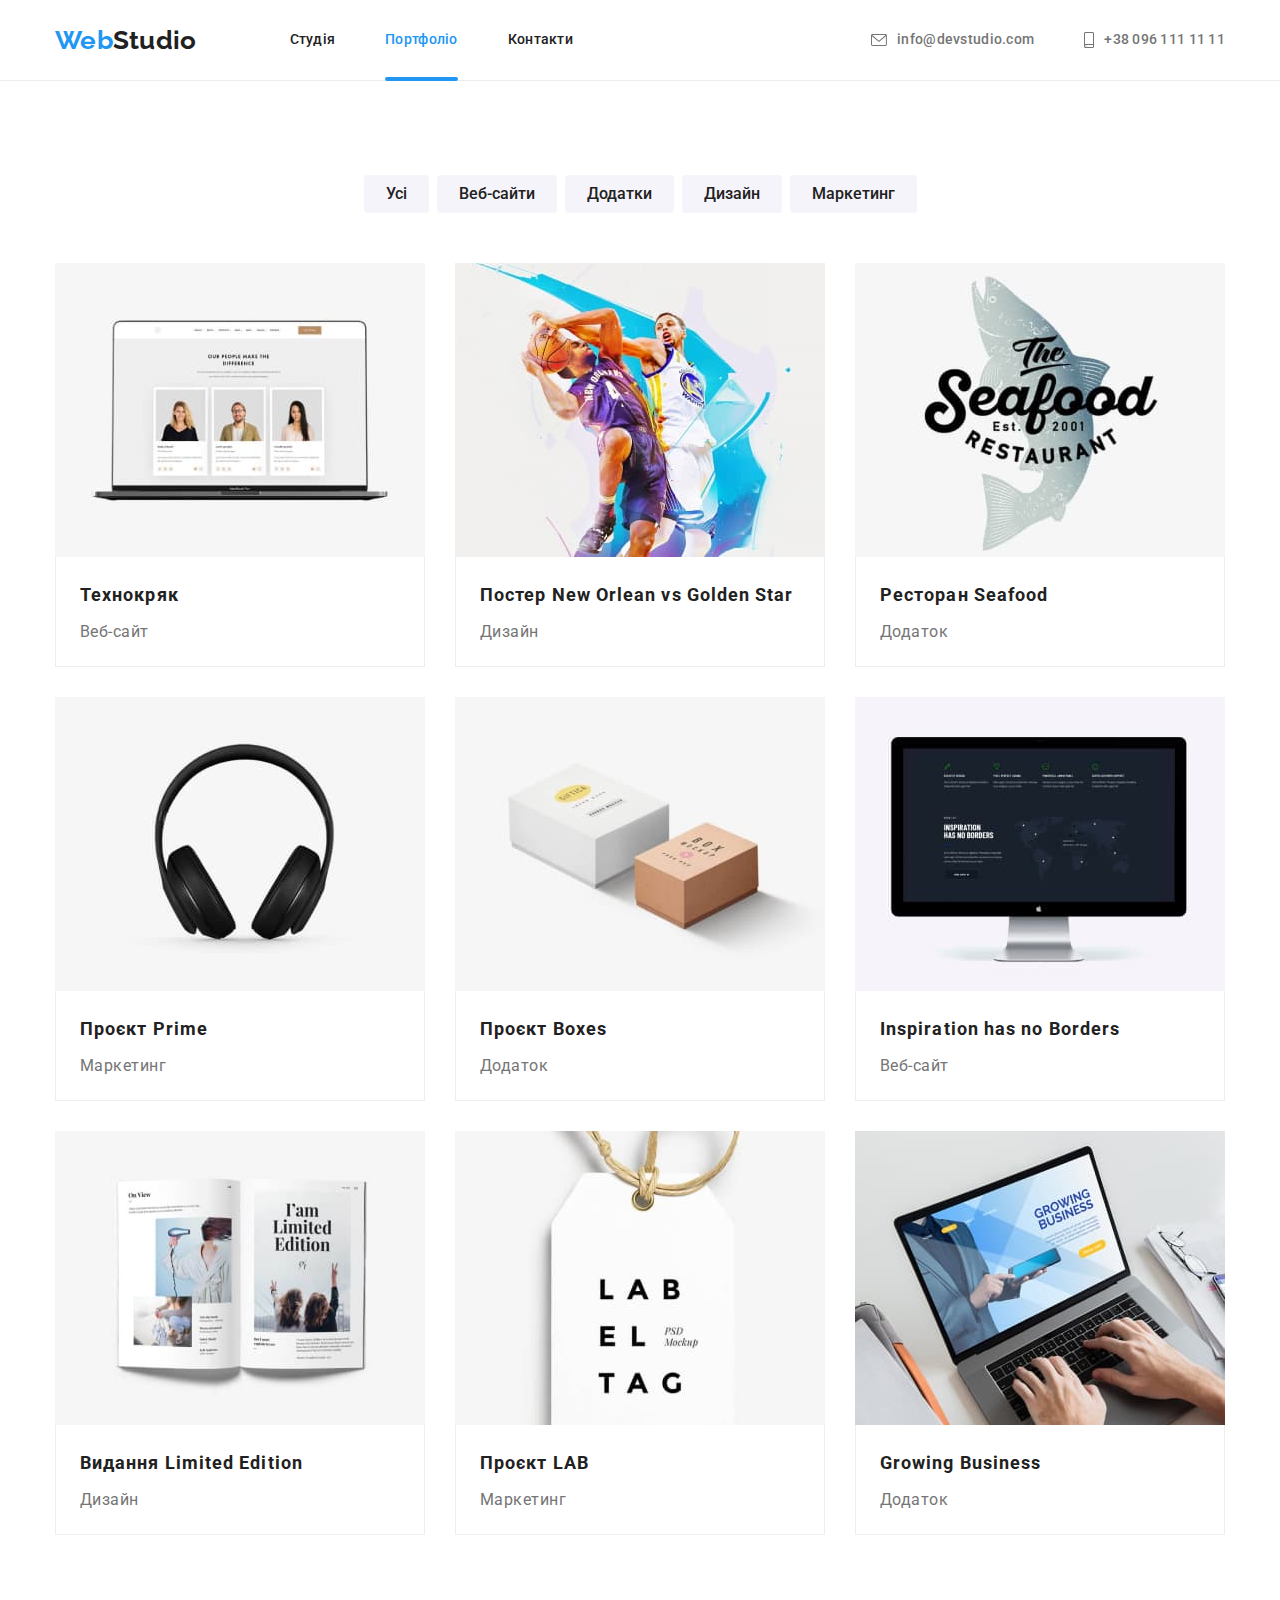
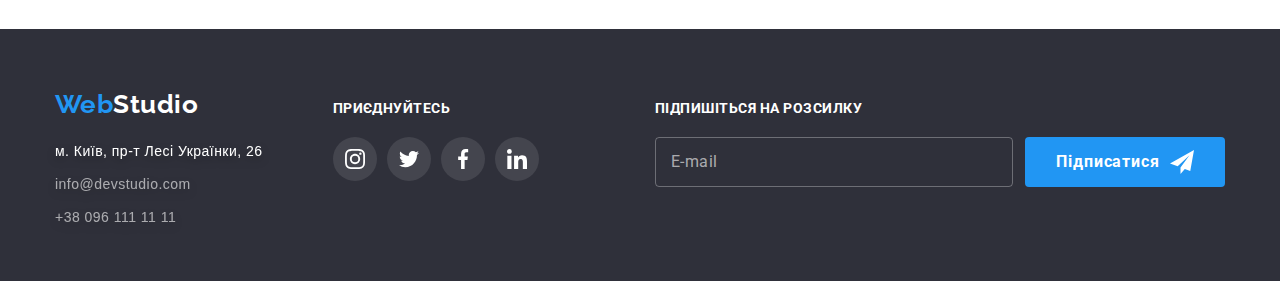
==== commit aef89460: "html" ====
--- a/portfolio.html
+++ b/portfolio.html
@@ -267,6 +267,8 @@
              <!-- form -->
              <div class="footer-form"> 
                 <strong class="footer-title"> Підпишіться на розсилку </strong>
+
+                <form>
                 <div class="footer-send-item">
                     <input type="email" name="mail"  id="mail" class="footer-input" placeholder=" "/>  
                     <label for="mail" class="footer-label"> E-mail </label>
@@ -274,6 +276,7 @@
                         <use href="./images/icons.svg#icon-send"></use>
                     </svg> </button>
                  </div>
+                </form>
             </div>
             
         </div>
--- a/css/styles.css
+++ b/css/styles.css
@@ -712,7 +712,7 @@
 }
 
 .footer-form {
-    margin-left: 93px;
+margin-left: auto;
     
 }
 
@@ -773,7 +773,8 @@
 }
 
 .footer-send-item input {
-    width: 350px;
+    width: 358px;
+    height: 50px;
     padding-left: 16px;
     padding-top: 15px;
     padding-bottom: 15px;
@@ -804,7 +805,7 @@
 
 .footer-input:focus {
     outline: none;
-    border: 1px solid var(--accent-color);
+    border: 1px solid var(--white-color);
 
     transition: border 250ms cubic-bezier(0.4, 0, 0.2, 1);
 }
@@ -814,6 +815,7 @@
     font-family: Robota, sans-serif;
     font-weight: 400;
     line-height: 1.71;
+
 }
 
 .footer {
